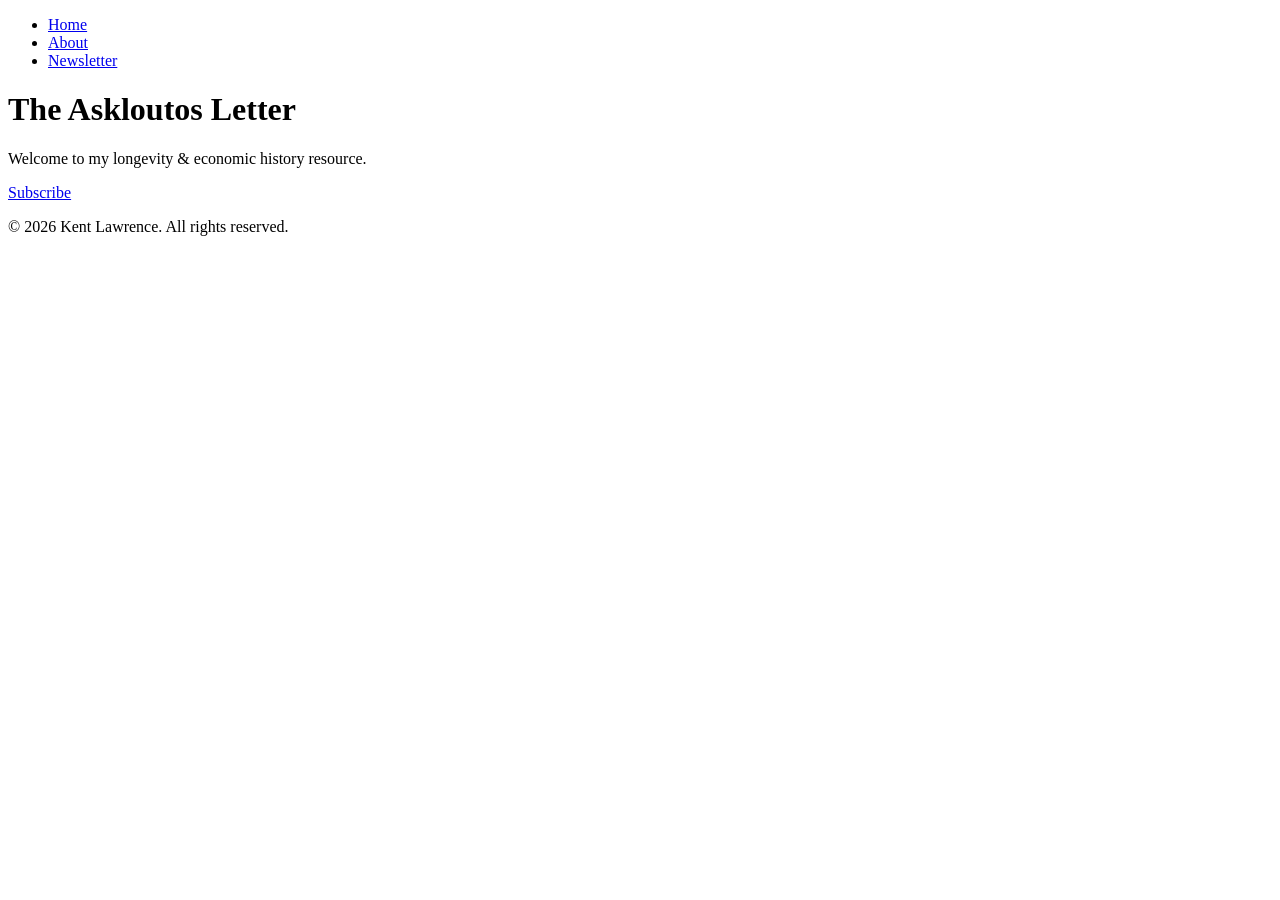
==== index.html @ 8d7f850c "Initial website setup: home, about, and resources pages with styling" ====
<!DOCTYPE html>
<html lang="en">
<head>
    <meta charset="UTF-8">
    <meta name="viewport" content="width=device-width, initial-scale=1.0">
    <title>The Askloutos Letter</title>
    <link rel="stylesheet" href="css/style.css">
</head>
<body>
    <header>
        <nav>
            <ul>
                <li><a href="index.html">Home</a></li>
                <li><a href="about.html">About</a></li>
                <li><a href="https://newsletter.askloutos.com">Newsletter</a></li>
            </ul>
        </nav>
    </header>

    <main>
        <h1>The Askloutos Letter</h1>
        <p>Welcome to my longevity & economic history resource.</p>
        <a href="https://newsletter.askloutos.com/subscribe" class="btn">Subscribe</a>
    </main>

    <footer>
        <p>&copy; 2026 Kent Lawrence. All rights reserved.</p>
    </footer>
</body>
</html>
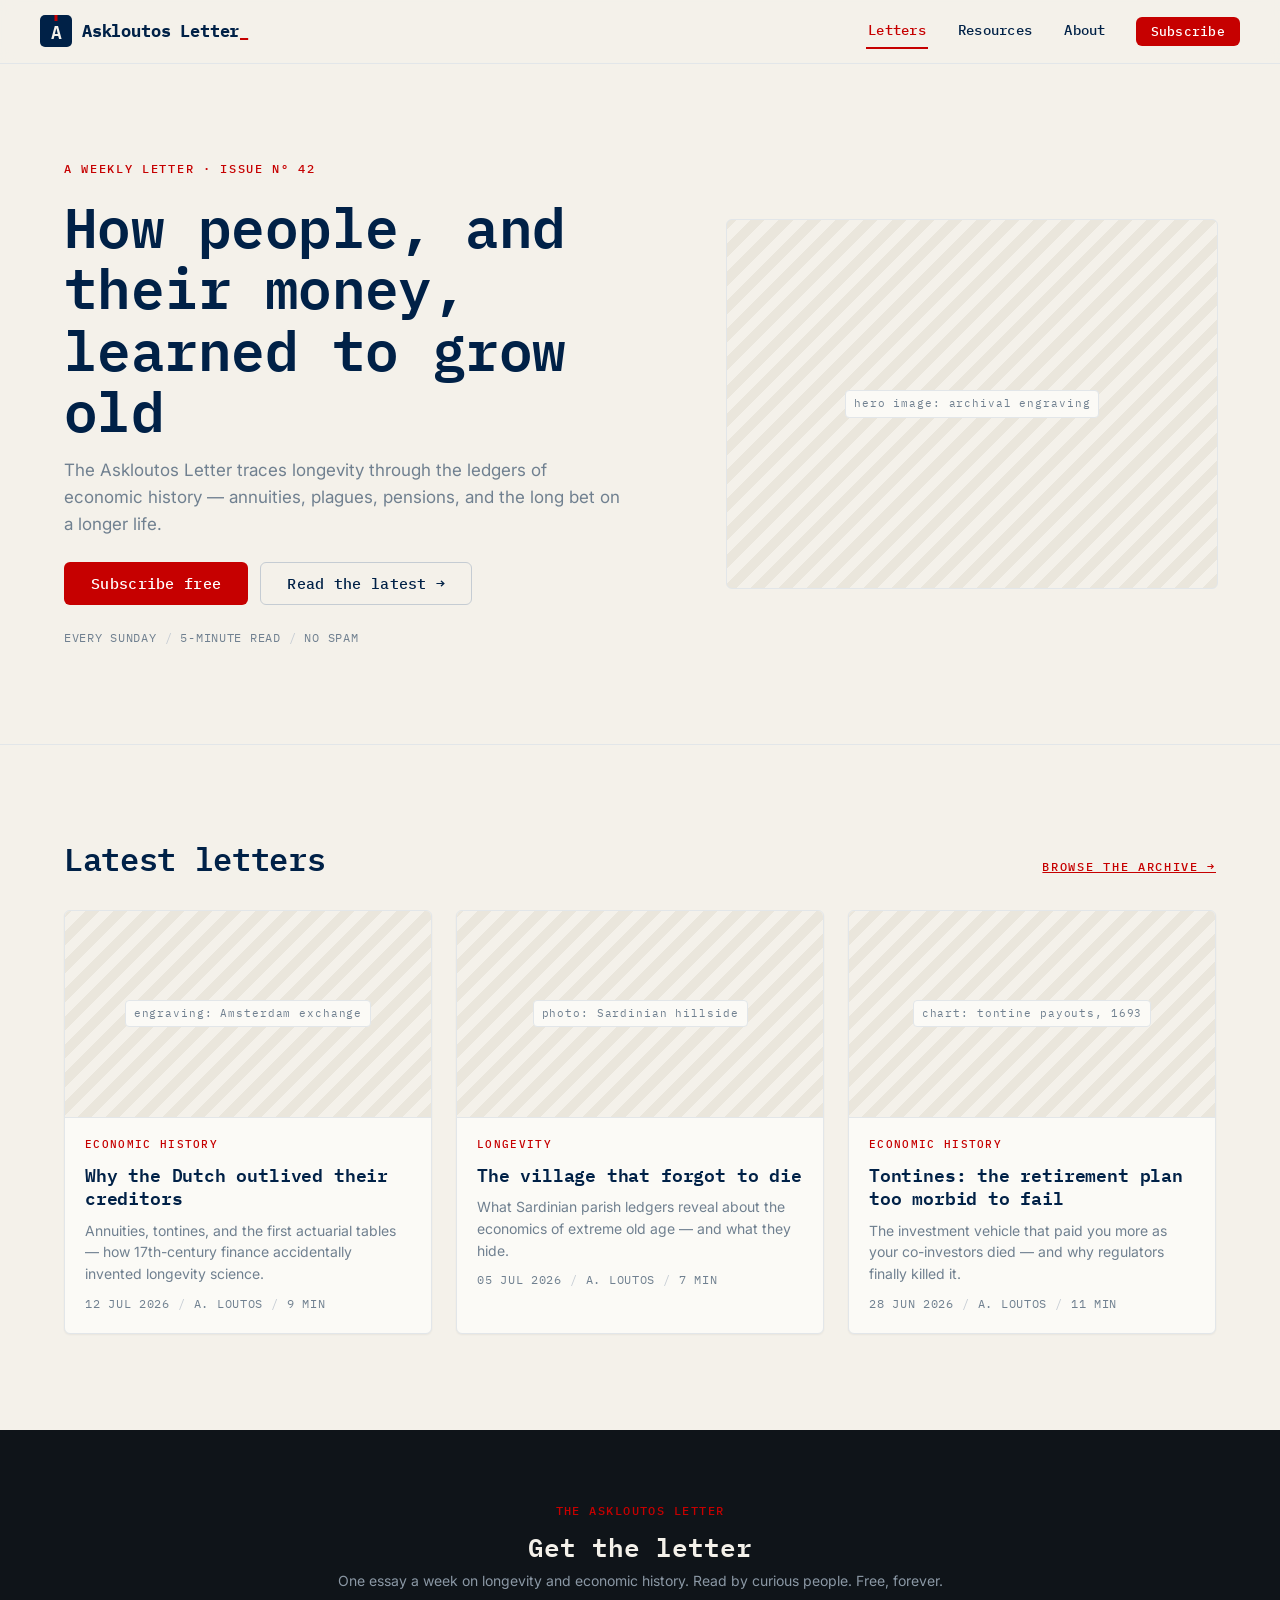
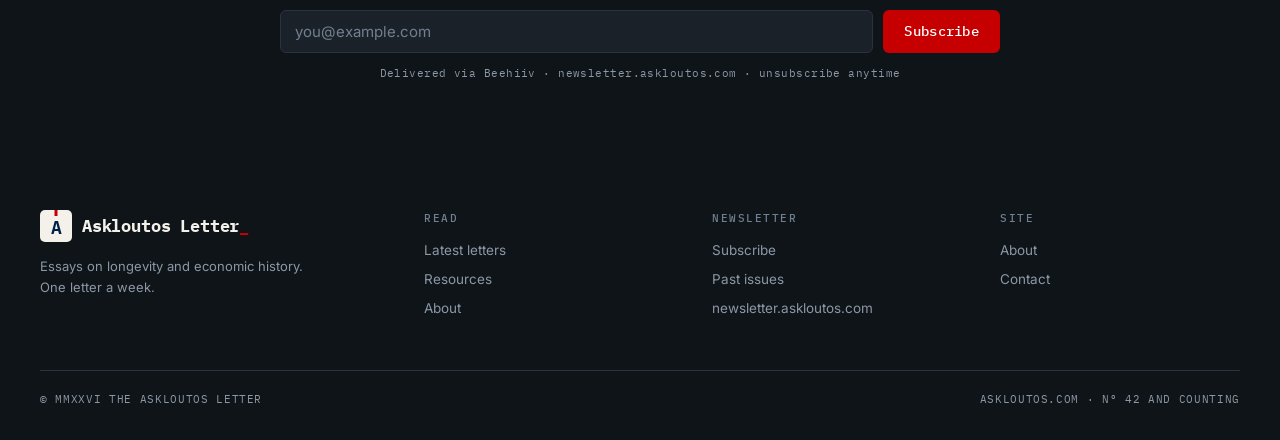
==== commit adfc2d52: "Phase 1: Responsive homepage, about, resources with design system Co-Authored-By: Claude Opus 4.8 <n" ====
--- a/index.html
+++ b/index.html
@@ -7,24 +7,133 @@
     <link rel="stylesheet" href="css/style.css">
 </head>
 <body>
-    <header>
-        <nav>
-            <ul>
-                <li><a href="index.html">Home</a></li>
-                <li><a href="about.html">About</a></li>
-                <li><a href="https://newsletter.askloutos.com">Newsletter</a></li>
-            </ul>
-        </nav>
+    <header class="site-header">
+        <div class="nav-inner">
+            <a class="brand" href="index.html">
+                <span class="brand-mark">A</span>
+                <span class="brand-word">Askloutos Letter<i>_</i></span>
+            </a>
+            <input type="checkbox" id="nav-toggle" class="nav-toggle-input">
+            <label for="nav-toggle" class="nav-toggle" aria-label="Menu"><span></span></label>
+            <nav class="nav-links">
+                <a class="nav-link is-active" href="index.html">Letters</a>
+                <a class="nav-link" href="resources.html">Resources</a>
+                <a class="nav-link" href="about.html">About</a>
+                <a class="btn btn-accent btn-sm nav-cta" href="https://newsletter.askloutos.com">Subscribe</a>
+            </nav>
+        </div>
     </header>
 
     <main>
-        <h1>The Askloutos Letter</h1>
-        <p>Welcome to my longevity & economic history resource.</p>
-        <a href="https://newsletter.askloutos.com/subscribe" class="btn">Subscribe</a>
+        <!-- Hero -->
+        <section class="hero section section-rule">
+            <div class="container hero-grid">
+                <div class="hero-copy">
+                    <div class="kicker">A WEEKLY LETTER · ISSUE Nº 42</div>
+                    <h1 class="hero-title">How people, and their money, learned to grow old</h1>
+                    <p class="hero-lede">The Askloutos Letter traces longevity through the ledgers of economic history — annuities, plagues, pensions, and the long bet on a longer life.</p>
+                    <div class="hero-actions">
+                        <a class="btn btn-accent btn-lg" href="https://newsletter.askloutos.com/subscribe">Subscribe free</a>
+                        <a class="btn btn-secondary btn-lg" href="#latest">Read the latest →</a>
+                    </div>
+                    <div class="meta mt-2">EVERY SUNDAY <span>/</span> 5-MINUTE READ <span>/</span> NO SPAM</div>
+                </div>
+                <div class="hero-media"><span>hero image: archival engraving</span></div>
+            </div>
+        </section>
+
+        <!-- Latest letters -->
+        <section id="latest" class="section">
+            <div class="container">
+                <div class="flex items-baseline justify-between mb-6">
+                    <h2 class="m-0">Latest letters</h2>
+                    <a class="kicker" href="resources.html">Browse the archive →</a>
+                </div>
+
+                <div class="card-grid">
+                    <a class="post-card" href="https://newsletter.askloutos.com">
+                        <div class="post-card-image"><span>engraving: Amsterdam exchange</span></div>
+                        <div class="post-card-body">
+                            <div class="post-card-kicker">Economic history</div>
+                            <div class="post-card-title">Why the Dutch outlived their creditors</div>
+                            <p class="post-card-excerpt">Annuities, tontines, and the first actuarial tables — how 17th-century finance accidentally invented longevity science.</p>
+                            <div class="meta">12 JUL 2026 <span>/</span> A. LOUTOS <span>/</span> 9 MIN</div>
+                        </div>
+                    </a>
+
+                    <a class="post-card" href="https://newsletter.askloutos.com">
+                        <div class="post-card-image"><span>photo: Sardinian hillside</span></div>
+                        <div class="post-card-body">
+                            <div class="post-card-kicker">Longevity</div>
+                            <div class="post-card-title">The village that forgot to die</div>
+                            <p class="post-card-excerpt">What Sardinian parish ledgers reveal about the economics of extreme old age — and what they hide.</p>
+                            <div class="meta">05 JUL 2026 <span>/</span> A. LOUTOS <span>/</span> 7 MIN</div>
+                        </div>
+                    </a>
+
+                    <a class="post-card" href="https://newsletter.askloutos.com">
+                        <div class="post-card-image"><span>chart: tontine payouts, 1693</span></div>
+                        <div class="post-card-body">
+                            <div class="post-card-kicker">Economic history</div>
+                            <div class="post-card-title">Tontines: the retirement plan too morbid to fail</div>
+                            <p class="post-card-excerpt">The investment vehicle that paid you more as your co-investors died — and why regulators finally killed it.</p>
+                            <div class="meta">28 JUN 2026 <span>/</span> A. LOUTOS <span>/</span> 11 MIN</div>
+                        </div>
+                    </a>
+                </div>
+            </div>
+        </section>
+
+        <!-- Dark signup band (Beehiiv stand-in) -->
+        <section class="signup-band">
+            <div class="signup-band-inner">
+                <div class="signup signup-dark">
+                    <div class="signup-kicker">THE ASKLOUTOS LETTER</div>
+                    <div class="signup-heading">Get the letter</div>
+                    <p class="signup-sub">One essay a week on longevity and economic history. Read by curious people. Free, forever.</p>
+                    <form class="signup-row" action="https://newsletter.askloutos.com/subscribe" method="get">
+                        <input class="input input-dark" type="email" name="email" placeholder="you@example.com" aria-label="Email address">
+                        <button class="btn btn-accent" type="submit">Subscribe</button>
+                    </form>
+                    <div class="signup-legal">Delivered via Beehiiv · newsletter.askloutos.com · unsubscribe anytime</div>
+                </div>
+            </div>
+        </section>
     </main>
 
-    <footer>
-        <p>&copy; 2026 Kent Lawrence. All rights reserved.</p>
+    <footer class="site-footer">
+        <div class="footer-inner">
+            <div class="footer-grid">
+                <div class="footer-brand">
+                    <a class="brand brand-inverse" href="index.html">
+                        <span class="brand-mark">A</span>
+                        <span class="brand-word">Askloutos Letter<i>_</i></span>
+                    </a>
+                    <p>Essays on longevity and economic history. One letter a week.</p>
+                </div>
+                <div class="footer-col">
+                    <div class="footer-col-title">READ</div>
+                    <a href="index.html">Latest letters</a>
+                    <a href="resources.html">Resources</a>
+                    <a href="about.html">About</a>
+                </div>
+                <div class="footer-col">
+                    <div class="footer-col-title">NEWSLETTER</div>
+                    <a href="https://newsletter.askloutos.com/subscribe">Subscribe</a>
+                    <a href="https://newsletter.askloutos.com">Past issues</a>
+                    <a href="https://newsletter.askloutos.com">newsletter.askloutos.com</a>
+                </div>
+                <div class="footer-col">
+                    <div class="footer-col-title">SITE</div>
+                    <a href="about.html">About</a>
+                    <a href="mailto:kent.law0923@gmail.com">Contact</a>
+                </div>
+            </div>
+            <div class="footer-legal">
+                <span>© MMXXVI THE ASKLOUTOS LETTER</span>
+                <span>ASKLOUTOS.COM · Nº 42 AND COUNTING</span>
+            </div>
+        </div>
     </footer>
 </body>
 </html>
--- a/css/style.css
+++ b/css/style.css
@@ -0,0 +1,22 @@
+/* ============================================================
+   THE ASKLOUTOS LETTER — stylesheet index
+   Single entry point loaded by every page (<link href="css/style.css">).
+   Imports the design-system files in dependency order.
+   tokens.css MUST come first — everything else references its vars.
+   ============================================================ */
+
+@import url('tokens.css');                    /* colors, type, spacing, base elements */
+
+/* Layout */
+@import url('layout-grid.css');
+@import url('layout-flex.css');
+@import url('layout-spacing.css');
+@import url('responsive-breakpoints.css');
+
+/* Components */
+@import url('components-navigation.css');
+@import url('components-hero.css');
+@import url('components-cards.css');
+@import url('components-buttons.css');
+@import url('components-forms.css');
+@import url('components-footer.css');
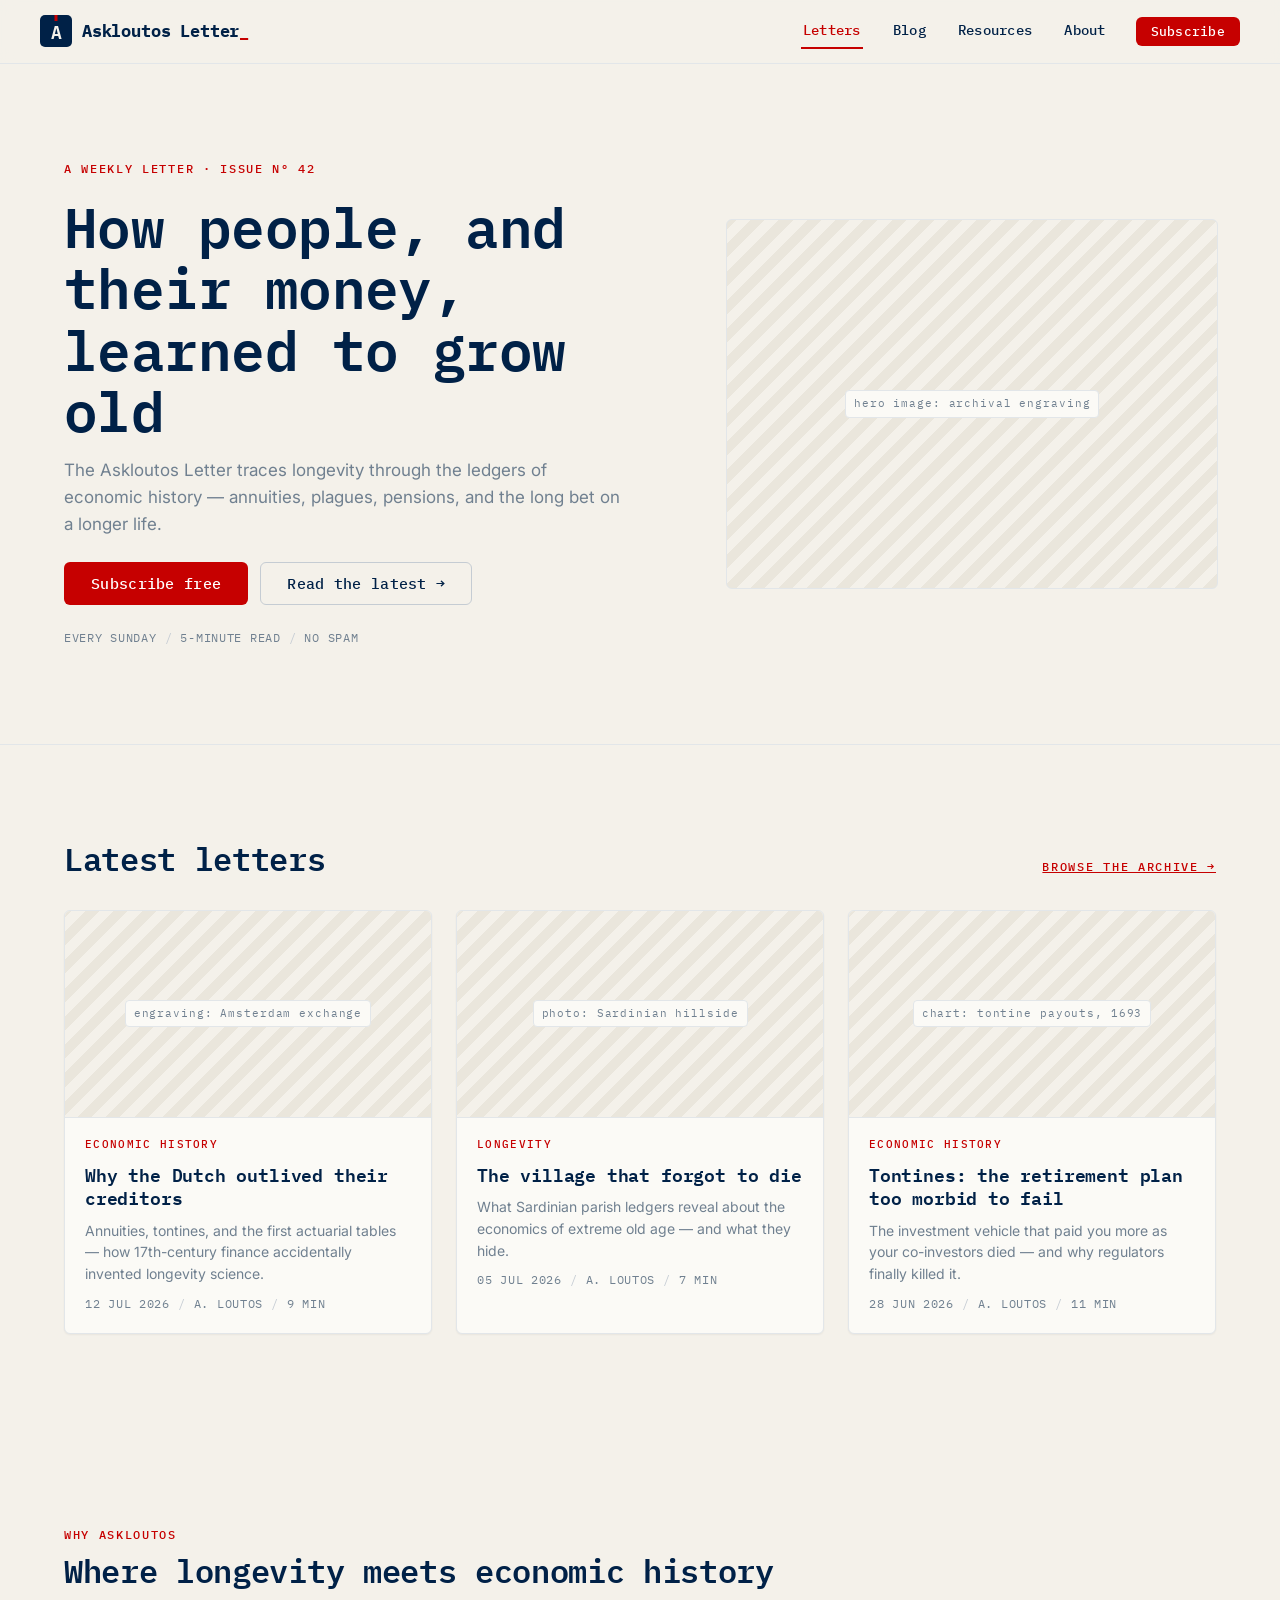
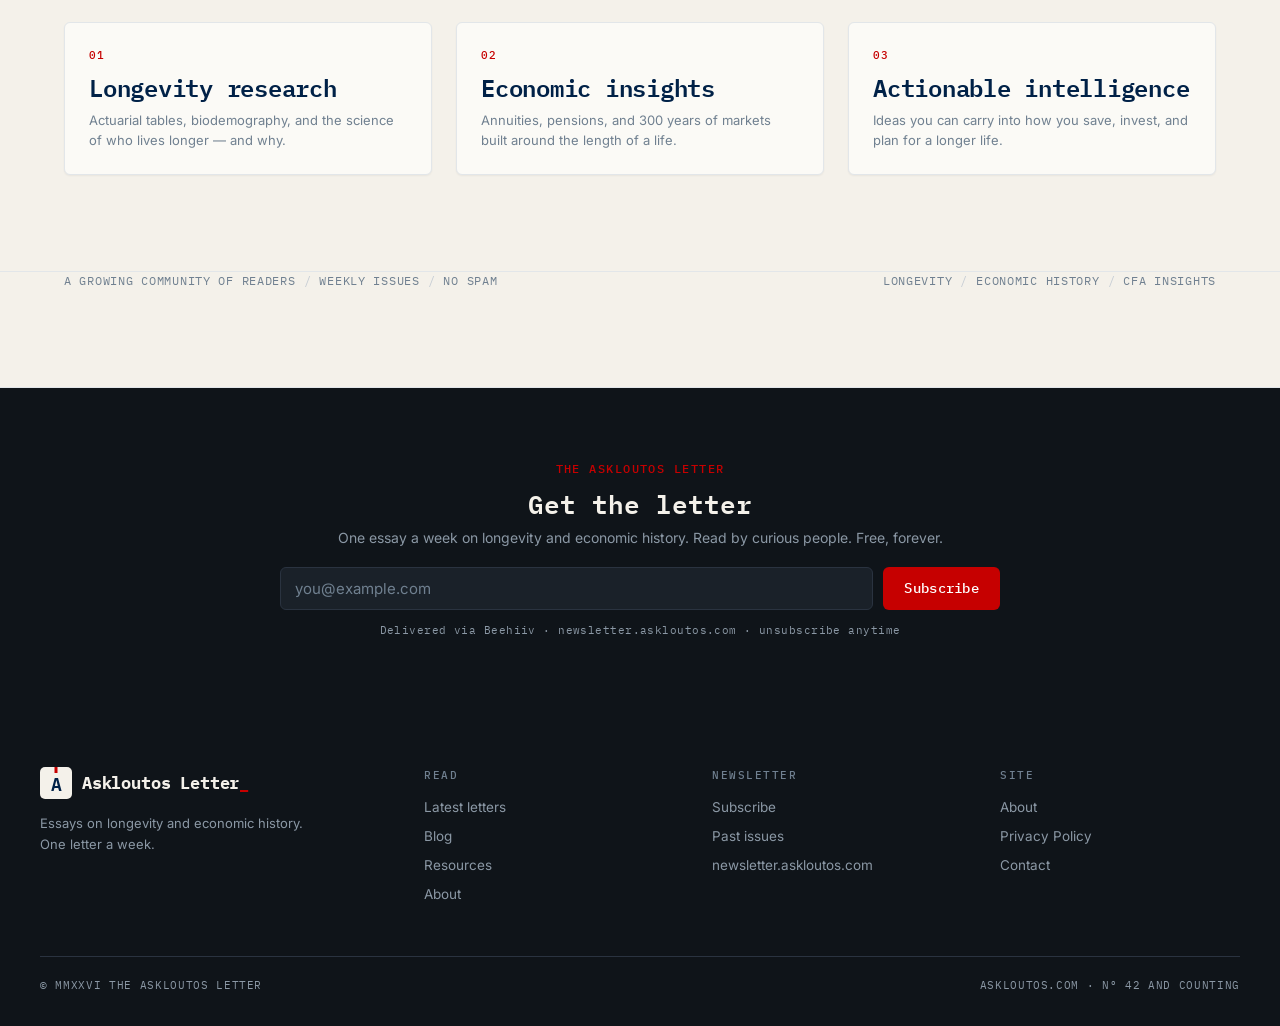
==== commit 409488ee: "Phase 1: Add SEO metadata, Blog nav, homepage/about sections - Adds description/keywords/OG/canonica" ====
--- a/index.html
+++ b/index.html
@@ -3,7 +3,16 @@
 <head>
     <meta charset="UTF-8">
     <meta name="viewport" content="width=device-width, initial-scale=1.0">
-    <title>The Askloutos Letter</title>
+    <title>Askloutos: Longevity & Economic History Newsletter</title>
+    <meta name="description" content="The Askloutos Letter explores the intersection of longevity research and economic history — annuities, plagues, pensions, and the long bet on a longer life.">
+    <meta name="keywords" content="longevity, economics, financial history, wealth management, longevity research">
+    <meta name="author" content="Kent Lawrence">
+    <link rel="canonical" href="https://askloutos.com/">
+    <meta property="og:title" content="Askloutos: Longevity & Economic History">
+    <meta property="og:description" content="Explore the intersection of longevity research and economic history.">
+    <meta property="og:type" content="website">
+    <meta property="og:url" content="https://askloutos.com">
+    <meta property="og:image" content="https://askloutos.com/assets/logo-combined.svg">
     <link rel="stylesheet" href="css/style.css">
 </head>
 <body>
@@ -17,6 +26,7 @@
             <label for="nav-toggle" class="nav-toggle" aria-label="Menu"><span></span></label>
             <nav class="nav-links">
                 <a class="nav-link is-active" href="index.html">Letters</a>
+                <a class="nav-link" href="blog.html">Blog</a>
                 <a class="nav-link" href="resources.html">Resources</a>
                 <a class="nav-link" href="about.html">About</a>
                 <a class="btn btn-accent btn-sm nav-cta" href="https://newsletter.askloutos.com">Subscribe</a>
@@ -84,6 +94,41 @@
             </div>
         </section>
 
+        <!-- Value proposition -->
+        <section class="section section-rule">
+            <div class="container">
+                <div class="kicker mb-2">WHY ASKLOUTOS</div>
+                <h2 class="mb-6">Where longevity meets economic history</h2>
+                <div class="card-grid">
+                    <div class="card">
+                        <div class="post-card-kicker">01</div>
+                        <h3 class="mt-2 mb-2">Longevity research</h3>
+                        <p class="text-small m-0">Actuarial tables, biodemography, and the science of who lives longer — and why.</p>
+                    </div>
+                    <div class="card">
+                        <div class="post-card-kicker">02</div>
+                        <h3 class="mt-2 mb-2">Economic insights</h3>
+                        <p class="text-small m-0">Annuities, pensions, and 300 years of markets built around the length of a life.</p>
+                    </div>
+                    <div class="card">
+                        <div class="post-card-kicker">03</div>
+                        <h3 class="mt-2 mb-2">Actionable intelligence</h3>
+                        <p class="text-small m-0">Ideas you can carry into how you save, invest, and plan for a longer life.</p>
+                    </div>
+                </div>
+            </div>
+        </section>
+
+        <!-- Social proof -->
+        <section class="section section-rule" style="padding-top:0;">
+            <div class="container">
+                <div class="flex flex-wrap gap-6 items-baseline justify-between">
+                    <div class="meta">A GROWING COMMUNITY OF READERS <span>/</span> WEEKLY ISSUES <span>/</span> NO SPAM</div>
+                    <div class="meta">LONGEVITY <span>/</span> ECONOMIC HISTORY <span>/</span> CFA INSIGHTS</div>
+                </div>
+            </div>
+        </section>
+
         <!-- Dark signup band (Beehiiv stand-in) -->
         <section class="signup-band">
             <div class="signup-band-inner">
@@ -114,6 +159,7 @@
                 <div class="footer-col">
                     <div class="footer-col-title">READ</div>
                     <a href="index.html">Latest letters</a>
+                    <a href="blog.html">Blog</a>
                     <a href="resources.html">Resources</a>
                     <a href="about.html">About</a>
                 </div>
@@ -126,6 +172,7 @@
                 <div class="footer-col">
                     <div class="footer-col-title">SITE</div>
                     <a href="about.html">About</a>
+                    <a href="privacy.html">Privacy Policy</a>
                     <a href="mailto:kent.law0923@gmail.com">Contact</a>
                 </div>
             </div>
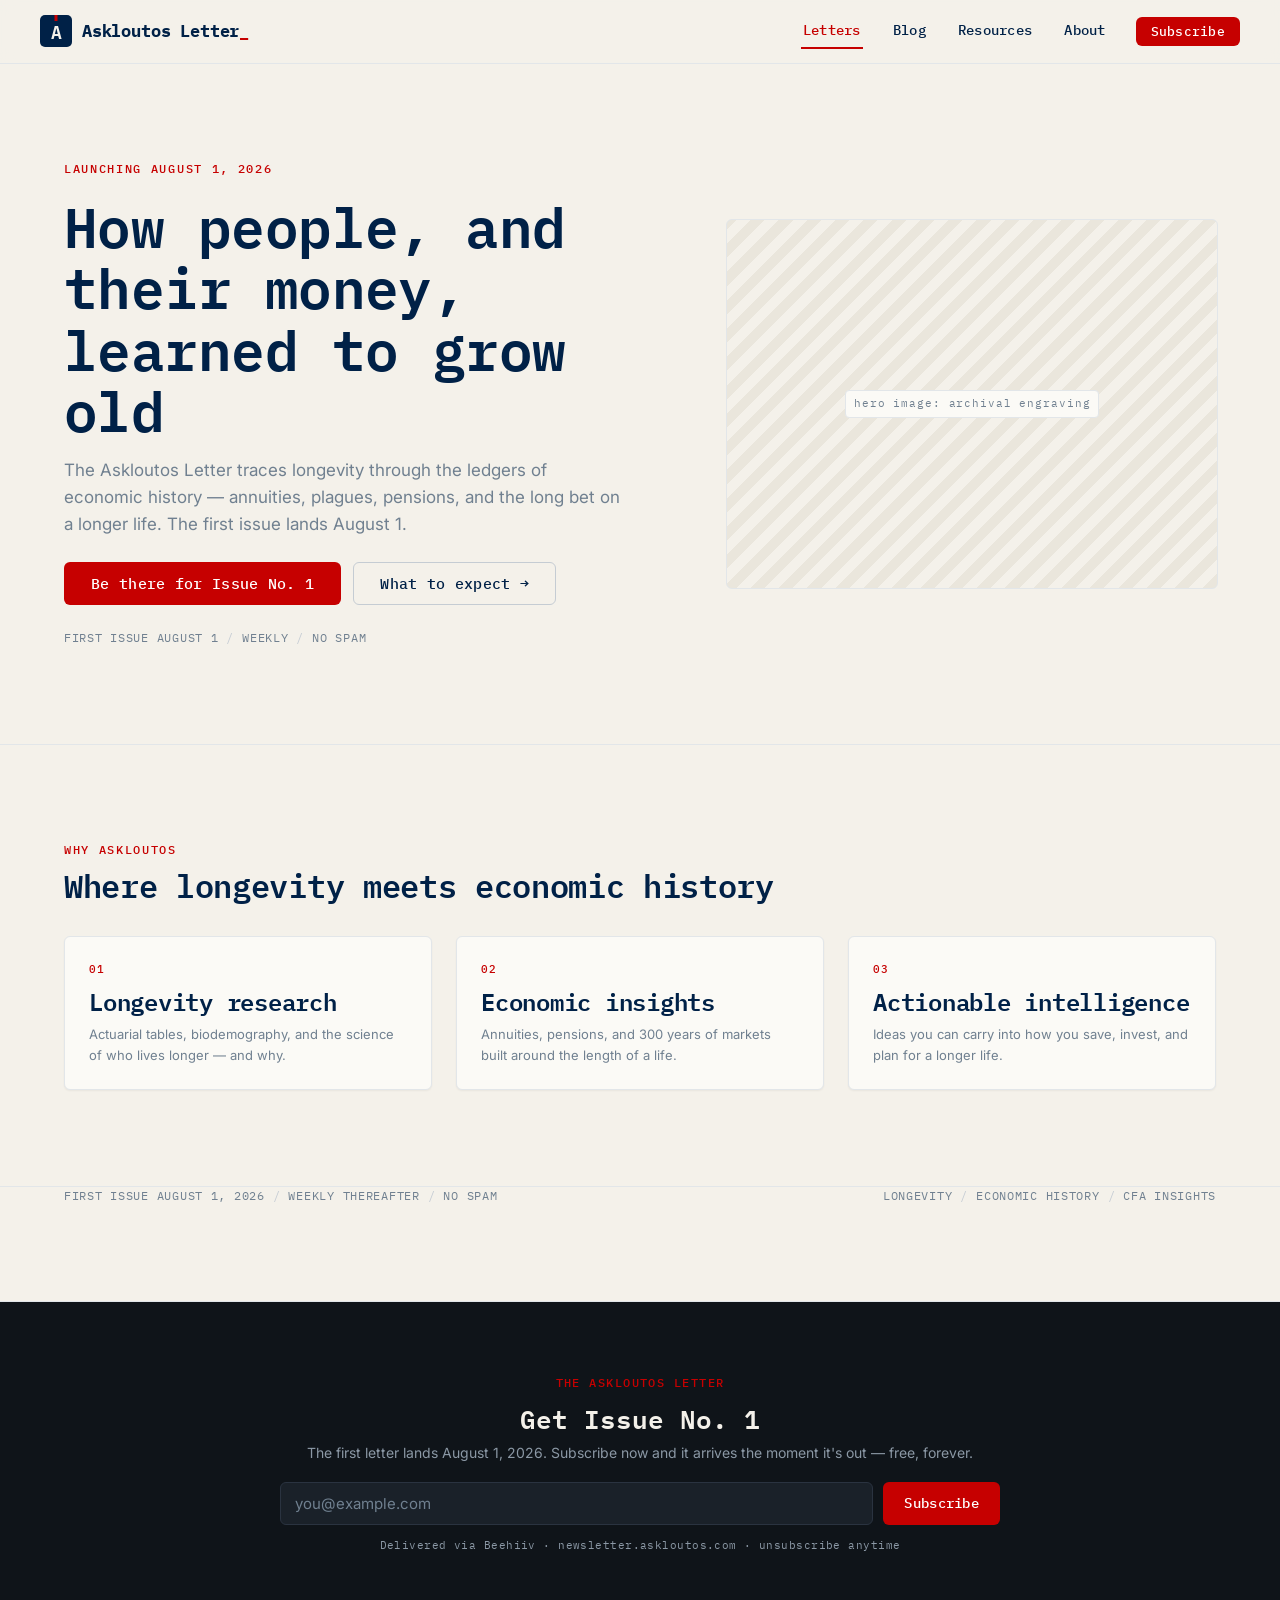
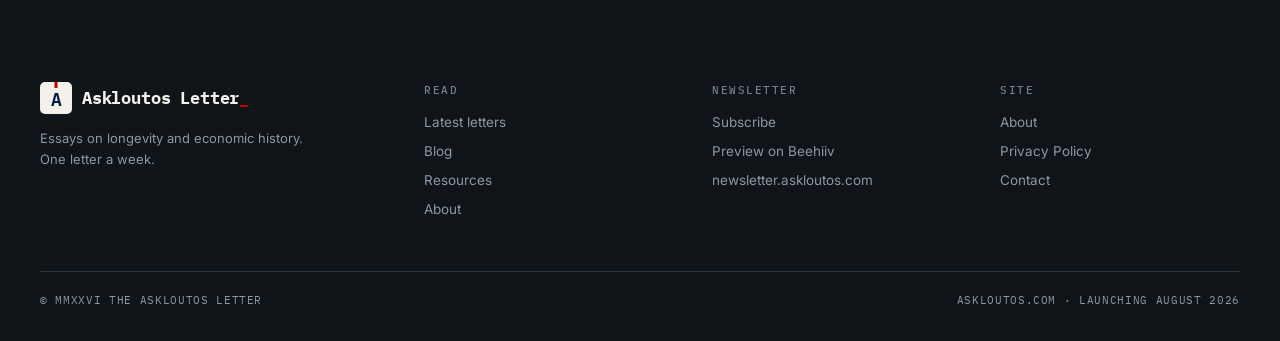
==== commit b418d09a: "Phase 1: Reframe site for pre-launch (real Beehiiv state) Beehiiv shows 0 published posts, 4 subscri" ====
--- a/index.html
+++ b/index.html
@@ -39,63 +39,21 @@
         <section class="hero section section-rule">
             <div class="container hero-grid">
                 <div class="hero-copy">
-                    <div class="kicker">A WEEKLY LETTER · ISSUE Nº 42</div>
+                    <div class="kicker">LAUNCHING AUGUST 1, 2026</div>
                     <h1 class="hero-title">How people, and their money, learned to grow old</h1>
-                    <p class="hero-lede">The Askloutos Letter traces longevity through the ledgers of economic history — annuities, plagues, pensions, and the long bet on a longer life.</p>
+                    <p class="hero-lede">The Askloutos Letter traces longevity through the ledgers of economic history — annuities, plagues, pensions, and the long bet on a longer life. The first issue lands August 1.</p>
                     <div class="hero-actions">
-                        <a class="btn btn-accent btn-lg" href="https://newsletter.askloutos.com/subscribe">Subscribe free</a>
-                        <a class="btn btn-secondary btn-lg" href="#latest">Read the latest →</a>
+                        <a class="btn btn-accent btn-lg" href="https://newsletter.askloutos.com/subscribe">Be there for Issue No. 1</a>
+                        <a class="btn btn-secondary btn-lg" href="#why">What to expect →</a>
                     </div>
-                    <div class="meta mt-2">EVERY SUNDAY <span>/</span> 5-MINUTE READ <span>/</span> NO SPAM</div>
+                    <div class="meta mt-2">FIRST ISSUE AUGUST 1 <span>/</span> WEEKLY <span>/</span> NO SPAM</div>
                 </div>
                 <div class="hero-media"><span>hero image: archival engraving</span></div>
             </div>
         </section>
 
-        <!-- Latest letters -->
-        <section id="latest" class="section">
-            <div class="container">
-                <div class="flex items-baseline justify-between mb-6">
-                    <h2 class="m-0">Latest letters</h2>
-                    <a class="kicker" href="resources.html">Browse the archive →</a>
-                </div>
-
-                <div class="card-grid">
-                    <a class="post-card" href="https://newsletter.askloutos.com">
-                        <div class="post-card-image"><span>engraving: Amsterdam exchange</span></div>
-                        <div class="post-card-body">
-                            <div class="post-card-kicker">Economic history</div>
-                            <div class="post-card-title">Why the Dutch outlived their creditors</div>
-                            <p class="post-card-excerpt">Annuities, tontines, and the first actuarial tables — how 17th-century finance accidentally invented longevity science.</p>
-                            <div class="meta">12 JUL 2026 <span>/</span> A. LOUTOS <span>/</span> 9 MIN</div>
-                        </div>
-                    </a>
-
-                    <a class="post-card" href="https://newsletter.askloutos.com">
-                        <div class="post-card-image"><span>photo: Sardinian hillside</span></div>
-                        <div class="post-card-body">
-                            <div class="post-card-kicker">Longevity</div>
-                            <div class="post-card-title">The village that forgot to die</div>
-                            <p class="post-card-excerpt">What Sardinian parish ledgers reveal about the economics of extreme old age — and what they hide.</p>
-                            <div class="meta">05 JUL 2026 <span>/</span> A. LOUTOS <span>/</span> 7 MIN</div>
-                        </div>
-                    </a>
-
-                    <a class="post-card" href="https://newsletter.askloutos.com">
-                        <div class="post-card-image"><span>chart: tontine payouts, 1693</span></div>
-                        <div class="post-card-body">
-                            <div class="post-card-kicker">Economic history</div>
-                            <div class="post-card-title">Tontines: the retirement plan too morbid to fail</div>
-                            <p class="post-card-excerpt">The investment vehicle that paid you more as your co-investors died — and why regulators finally killed it.</p>
-                            <div class="meta">28 JUN 2026 <span>/</span> A. LOUTOS <span>/</span> 11 MIN</div>
-                        </div>
-                    </a>
-                </div>
-            </div>
-        </section>
-
         <!-- Value proposition -->
-        <section class="section section-rule">
+        <section id="why" class="section section-rule">
             <div class="container">
                 <div class="kicker mb-2">WHY ASKLOUTOS</div>
                 <h2 class="mb-6">Where longevity meets economic history</h2>
@@ -119,11 +77,11 @@
             </div>
         </section>
 
-        <!-- Social proof -->
+        <!-- Topics strip -->
         <section class="section section-rule" style="padding-top:0;">
             <div class="container">
                 <div class="flex flex-wrap gap-6 items-baseline justify-between">
-                    <div class="meta">A GROWING COMMUNITY OF READERS <span>/</span> WEEKLY ISSUES <span>/</span> NO SPAM</div>
+                    <div class="meta">FIRST ISSUE AUGUST 1, 2026 <span>/</span> WEEKLY THEREAFTER <span>/</span> NO SPAM</div>
                     <div class="meta">LONGEVITY <span>/</span> ECONOMIC HISTORY <span>/</span> CFA INSIGHTS</div>
                 </div>
             </div>
@@ -134,8 +92,8 @@
             <div class="signup-band-inner">
                 <div class="signup signup-dark">
                     <div class="signup-kicker">THE ASKLOUTOS LETTER</div>
-                    <div class="signup-heading">Get the letter</div>
-                    <p class="signup-sub">One essay a week on longevity and economic history. Read by curious people. Free, forever.</p>
+                    <div class="signup-heading">Get Issue No. 1</div>
+                    <p class="signup-sub">The first letter lands August 1, 2026. Subscribe now and it arrives the moment it's out — free, forever.</p>
                     <form class="signup-row" action="https://newsletter.askloutos.com/subscribe" method="get">
                         <input class="input input-dark" type="email" name="email" placeholder="you@example.com" aria-label="Email address">
                         <button class="btn btn-accent" type="submit">Subscribe</button>
@@ -166,7 +124,7 @@
                 <div class="footer-col">
                     <div class="footer-col-title">NEWSLETTER</div>
                     <a href="https://newsletter.askloutos.com/subscribe">Subscribe</a>
-                    <a href="https://newsletter.askloutos.com">Past issues</a>
+                    <a href="https://newsletter.askloutos.com">Preview on Beehiiv</a>
                     <a href="https://newsletter.askloutos.com">newsletter.askloutos.com</a>
                 </div>
                 <div class="footer-col">
@@ -178,7 +136,7 @@
             </div>
             <div class="footer-legal">
                 <span>© MMXXVI THE ASKLOUTOS LETTER</span>
-                <span>ASKLOUTOS.COM · Nº 42 AND COUNTING</span>
+                <span>ASKLOUTOS.COM · LAUNCHING AUGUST 2026</span>
             </div>
         </div>
     </footer>
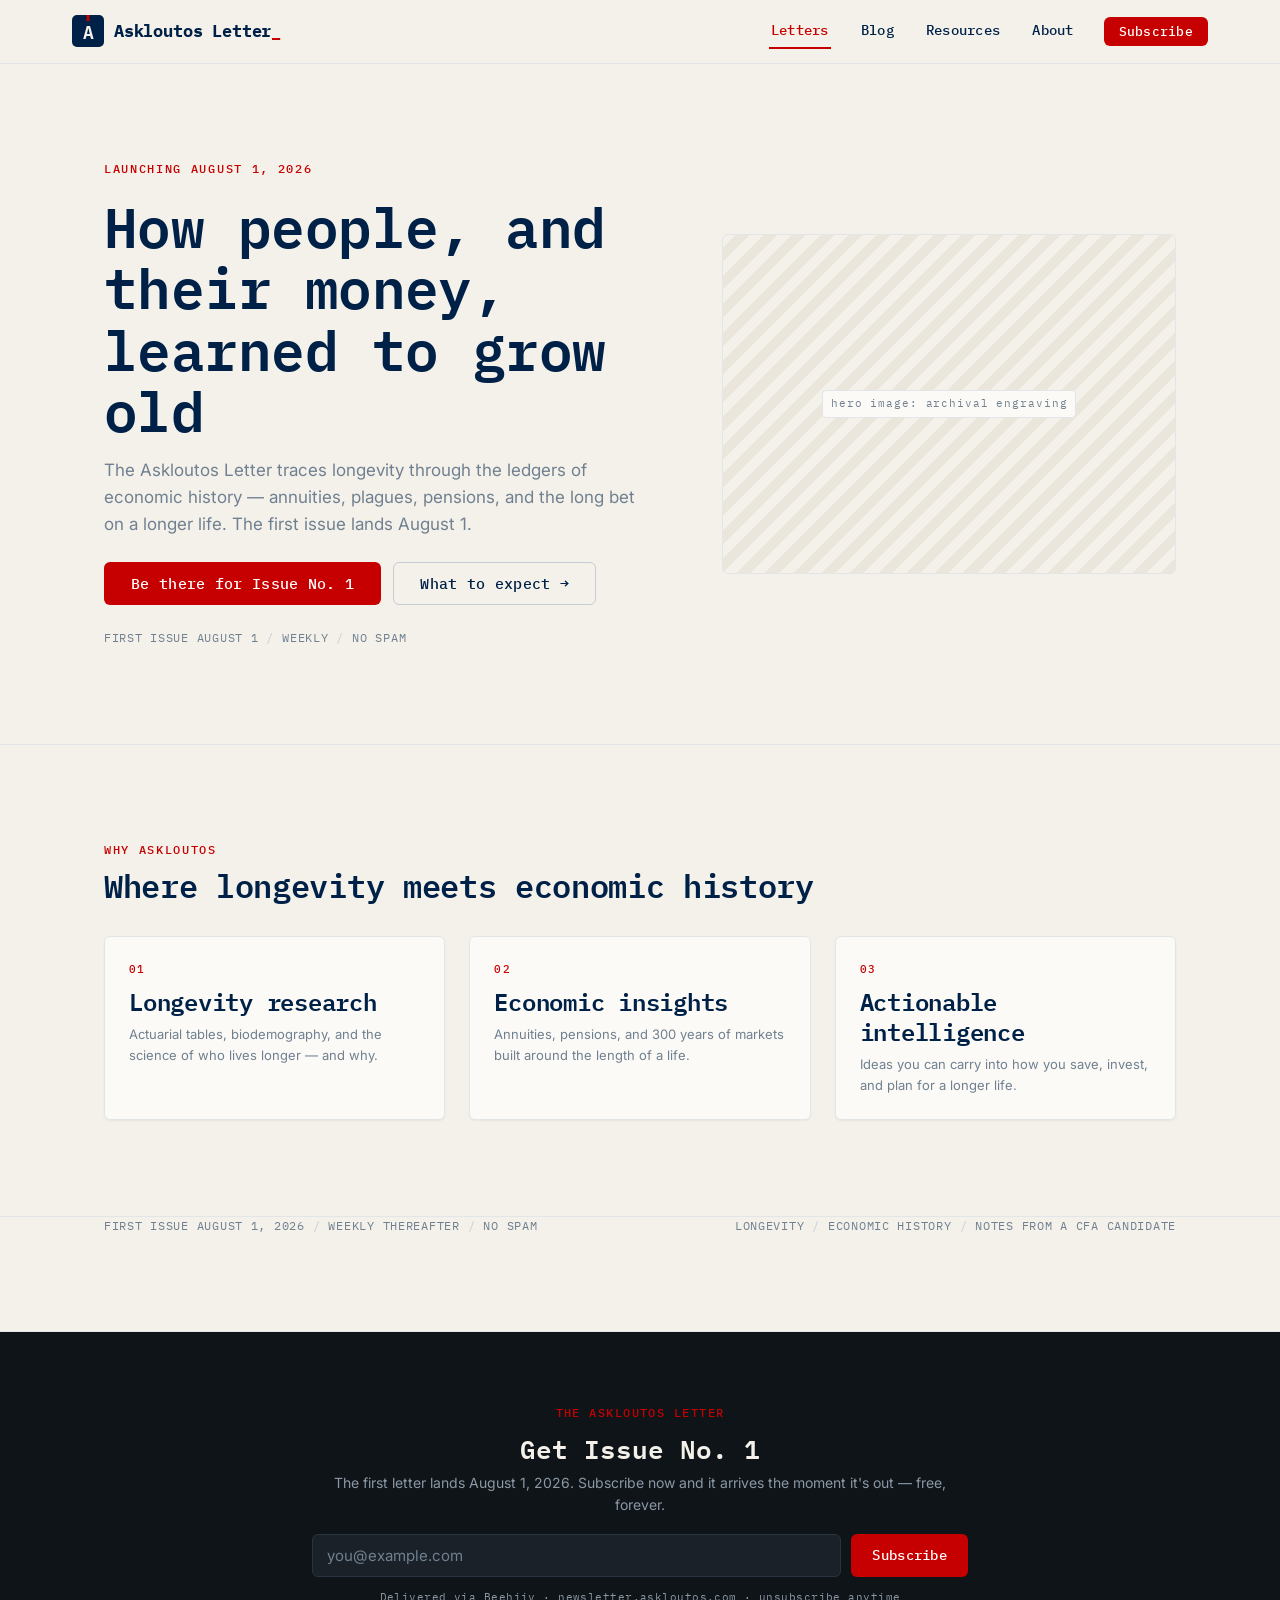
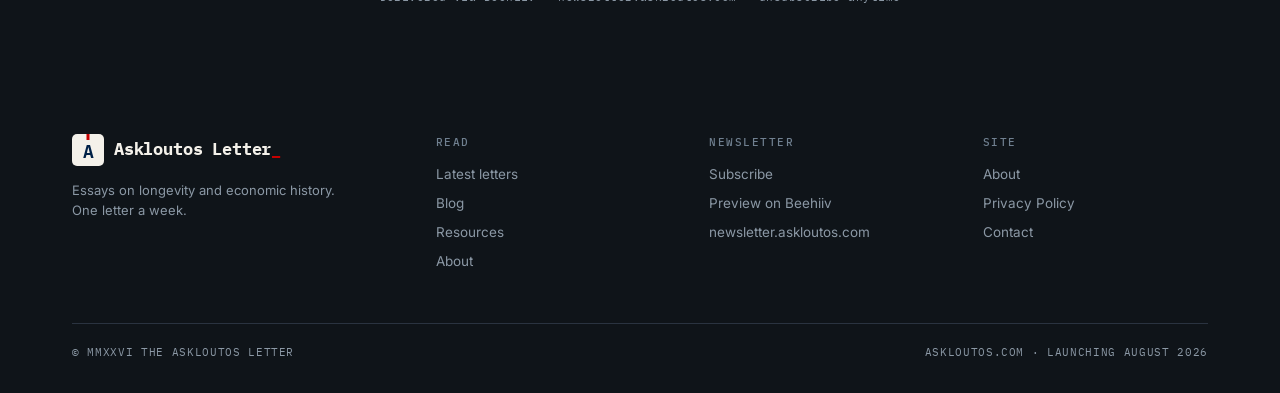
==== commit 73b5f1f4: "Fix contact email, CFA candidate wording, and mobile zoom - Replace kent.law0923@gmail.com with greg" ====
--- a/index.html
+++ b/index.html
@@ -1,6 +1,14 @@
 <!DOCTYPE html>
 <html lang="en">
 <head>
+    <!-- Google tag (gtag.js) -->
+    <script async src="https://www.googletagmanager.com/gtag/js?id=G-WVNJ2CNV35"></script>
+    <script>
+      window.dataLayer = window.dataLayer || [];
+      function gtag(){dataLayer.push(arguments);}
+      gtag('js', new Date());
+      gtag('config', 'G-WVNJ2CNV35');
+    </script>
     <meta charset="UTF-8">
     <meta name="viewport" content="width=device-width, initial-scale=1.0">
     <title>Askloutos: Longevity & Economic History Newsletter</title>
@@ -82,7 +90,7 @@
             <div class="container">
                 <div class="flex flex-wrap gap-6 items-baseline justify-between">
                     <div class="meta">FIRST ISSUE AUGUST 1, 2026 <span>/</span> WEEKLY THEREAFTER <span>/</span> NO SPAM</div>
-                    <div class="meta">LONGEVITY <span>/</span> ECONOMIC HISTORY <span>/</span> CFA INSIGHTS</div>
+                    <div class="meta">LONGEVITY <span>/</span> ECONOMIC HISTORY <span>/</span> NOTES FROM A CFA CANDIDATE</div>
                 </div>
             </div>
         </section>
@@ -131,7 +139,7 @@
                     <div class="footer-col-title">SITE</div>
                     <a href="about.html">About</a>
                     <a href="privacy.html">Privacy Policy</a>
-                    <a href="mailto:kent.law0923@gmail.com">Contact</a>
+                    <a href="mailto:greg@askloutos.com">Contact</a>
                 </div>
             </div>
             <div class="footer-legal">
